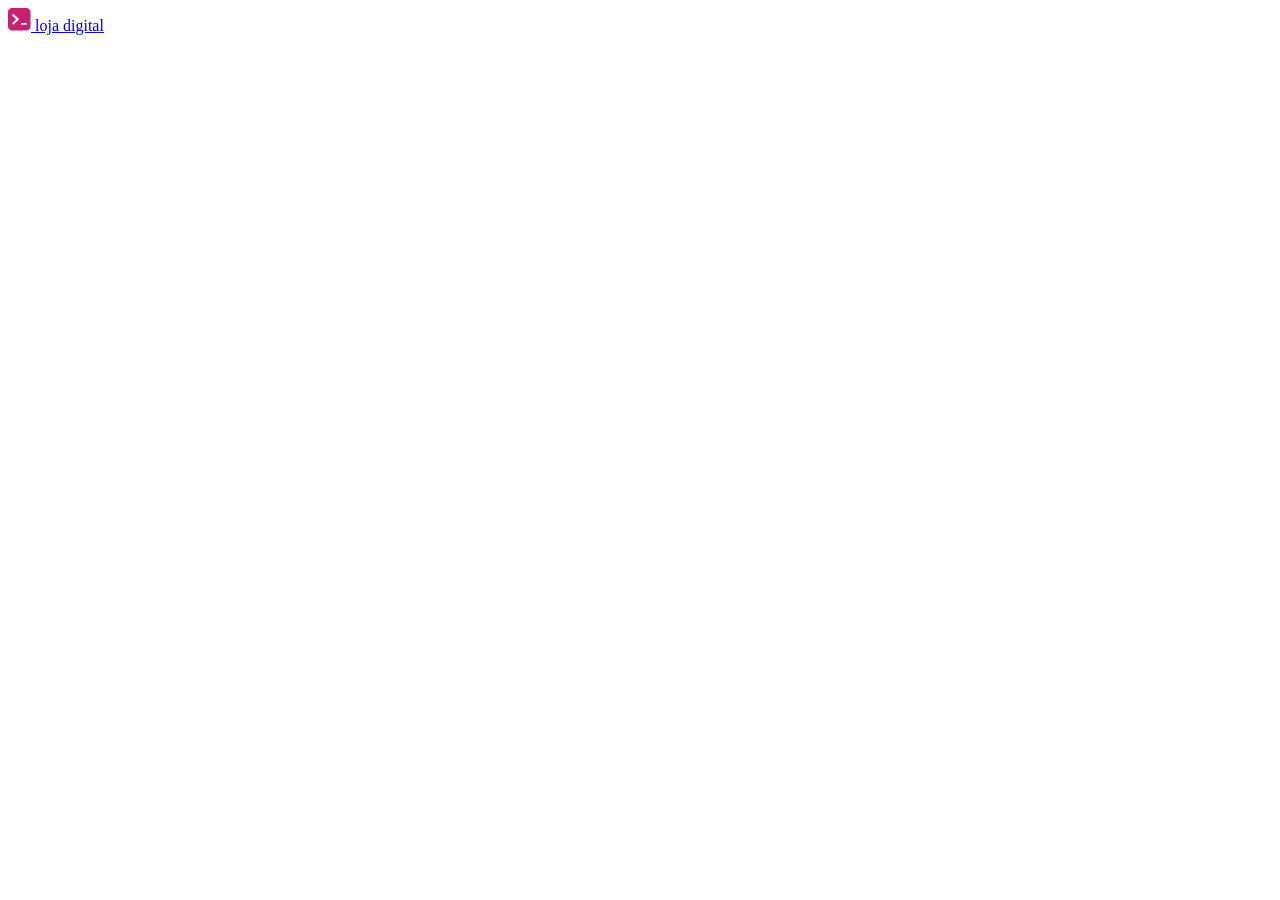
==== src/pages/login.html @ 440641d2 "feat: adicionar estrutura de cabecalho" ====
<!DOCTYPE html>
<html lang="pt-br">
<head>
    <meta charset="utf-8" />
    <meta 
    name="viewport" 
    content="width=device-width, initial-scale=1.0">
    <title>Entrar - Loja Digital</title>
    <link 
    rel="stylesheet" 
    href="../styles/login.css"
    />
</head>
<body>
    <header>
        <nav>
            <a href="../../index.html">
                <img 
                 src="../assets/logo.svg"
                 alt="logo da loja na cor rosa"
                />
                <span>loja digital</span>
            </a>
        </nav>
    </header>
</body>
</html>
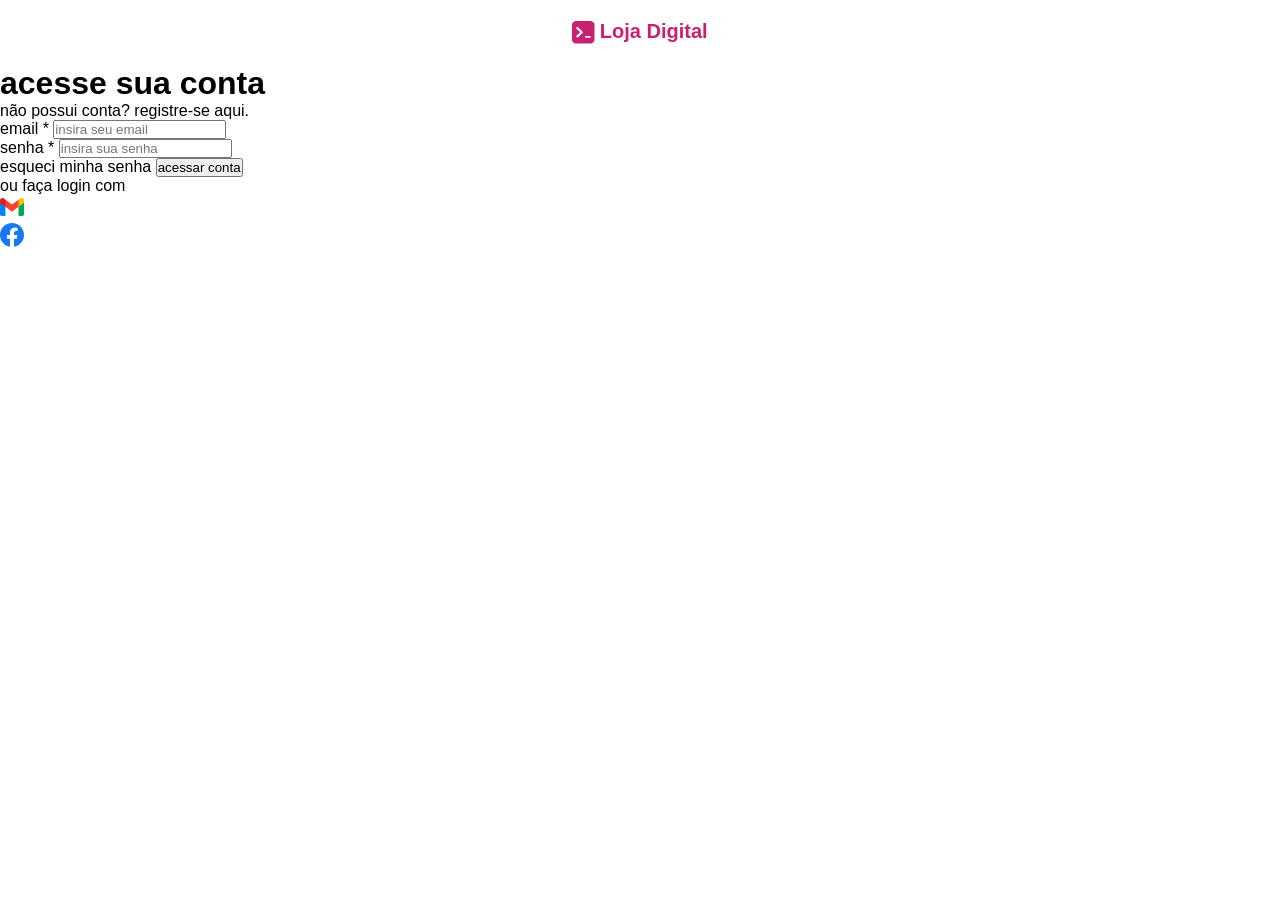
==== commit fc52a396: "feat: adicionar estrutura de formulario" ====
--- a/src/pages/login.html
+++ b/src/pages/login.html
@@ -8,7 +8,11 @@
     <title>Entrar - Loja Digital</title>
     <link 
     rel="stylesheet" 
-    href="../styles/login.css"
+    href="../styles/reset.css"
+    />
+    <link 
+    rel="stylesheet" 
+    href="../styles/global.css"
     />
 </head>
 <body>
@@ -23,5 +27,54 @@
             </a>
         </nav>
     </header>
+    <main>
+        <form>
+            <h1>acesse sua conta</h1>
+            <p>não possui conta? registre-se <a href="">aqui</a>.</p>
+            <div class="inputs">
+                <div>
+                    <label>email *</label>
+                    <input 
+                    type="email" 
+                    placeholder="insira seu email"
+                    />
+                </div>
+                <div>
+                    <label>senha *</label>
+                    <input 
+                    type="password"
+                    placeholder="insira sua senha"
+                     />
+                </div>
+            </div>
+            <span>
+                <a href="#">esqueci minha senha</a>
+            </span>
+            <button>acessar conta</button>
+            <div class="others">
+                <span>ou faça login com</span>
+                <nav>
+                    <ul>
+                        <li>
+                        <a href="#">
+                            <img 
+                            src="../assets/gmail.svg" 
+                            alt="ícone do gmail">
+                        </a>
+                        </li>
+                        <li>
+                            <a href="#">
+                                <img 
+                                src="../assets/facebook.svg" 
+                                alt="ícone do facebook">
+                        </a>
+                        </li>
+                        
+                    </ul>
+                </nav>
+            </div>
+        
+        </form>
+    </main>
 </body>
 </html>
--- a/src/styles/global.css
+++ b/src/styles/global.css
@@ -0,0 +1,25 @@
+
+header{
+
+    nav {
+        a {
+            display: flex;
+            align-items: center;
+            gap: 4.5px;
+            padding: 20px;
+            width: fit-content;
+            margin: auto;
+        
+
+            span {
+                font-size: 20px;
+                text-transform: capitalize;
+                font-weight: 700;
+                color: #c92071;
+                margin-bottom: 2px;
+            }
+        }
+    }
+
+
+}
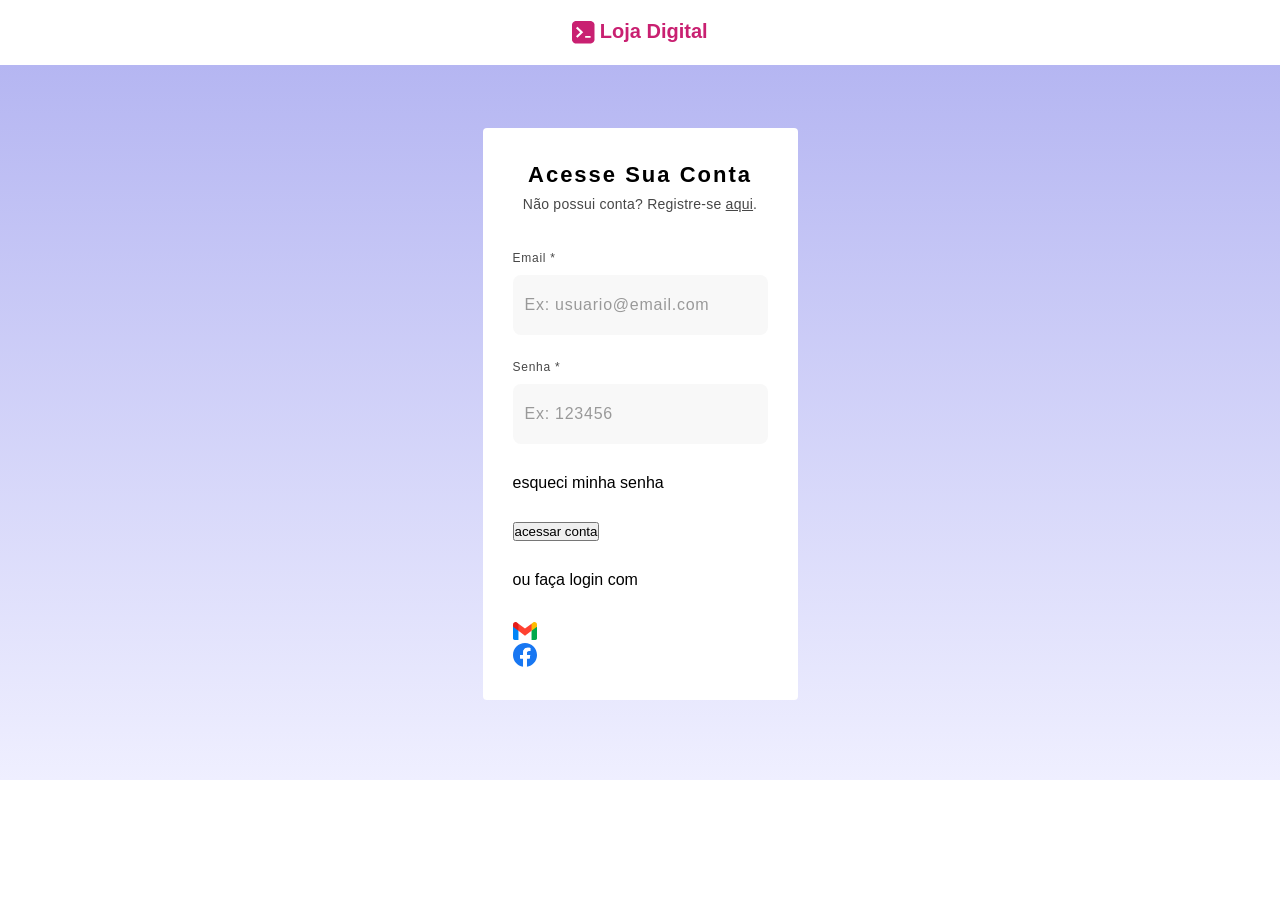
==== commit c877eec4: "style: adicionar estilizacao parcial do conteudo principal" ====
--- a/src/pages/login.html
+++ b/src/pages/login.html
@@ -30,20 +30,22 @@
     <main>
         <form>
             <h1>acesse sua conta</h1>
-            <p>não possui conta? registre-se <a href="">aqui</a>.</p>
+            <p>Não possui conta? Registre-se <a href="">aqui</a>.</p>
             <div class="inputs">
                 <div>
                     <label>email *</label>
                     <input 
                     type="email" 
-                    placeholder="insira seu email"
+                    placeholder="Ex: usuario@email.com"
+                    required
                     />
                 </div>
                 <div>
                     <label>senha *</label>
                     <input 
                     type="password"
-                    placeholder="insira sua senha"
+                    placeholder="Ex: 123456"
+                    required
                      />
                 </div>
             </div>
--- a/src/styles/global.css
+++ b/src/styles/global.css
@@ -22,4 +22,76 @@
     }
 
 
+}
+main{
+    background: linear-gradient(#b5b6f2, #efefff);
+    padding: 63px 0 80px;
+    form{
+        width: 315px;
+        height: 572px;
+        background-color: #fff;
+        margin: 0 auto;
+        border-radius: 4px;
+        padding: 30px;
+
+        p, .inputs, span, button {
+            margin-bottom: 30px;
+        }
+
+        h1{
+            font-size: 22px;
+            line-height: 34px;
+            letter-spacing: 2px;
+            text-align: center;
+            text-transform: capitalize;
+        }
+        p{
+            font-size: 14px;
+            line-height: 24px;
+            letter-spacing: .25px;
+            text-align: center;
+            color: #474747;
+
+
+            a{
+                display: inline;
+                text-decoration: underline;
+                color: inherit;
+            }
+        }
+        .inputs {
+            display: flex;
+            flex-direction: column;
+            gap: 20px;
+
+            div {
+                label {
+                
+                    font-size: 12px;
+                    font-weight: 700px;
+                    line-height: 24px;
+                    letter-spacing: .75px;
+                    color: #474747;
+                    text-transform: capitalize;
+                    margin-bottom: 5px;
+                }
+                input {
+                    font-size: 16px;
+                    line-height: 28px;
+                    letter-spacing: 0.75px;
+                    padding: 16px 12px;
+                    border: none;
+                    width: 100%;
+                    background-color: #4747470a;
+                    border-radius: 8px;
+                    outline-color: #c92071;
+                    
+                    &::placeholder {
+                        color: #999;
+                    }
+                }
+            }
+        }
+
+    }
 }
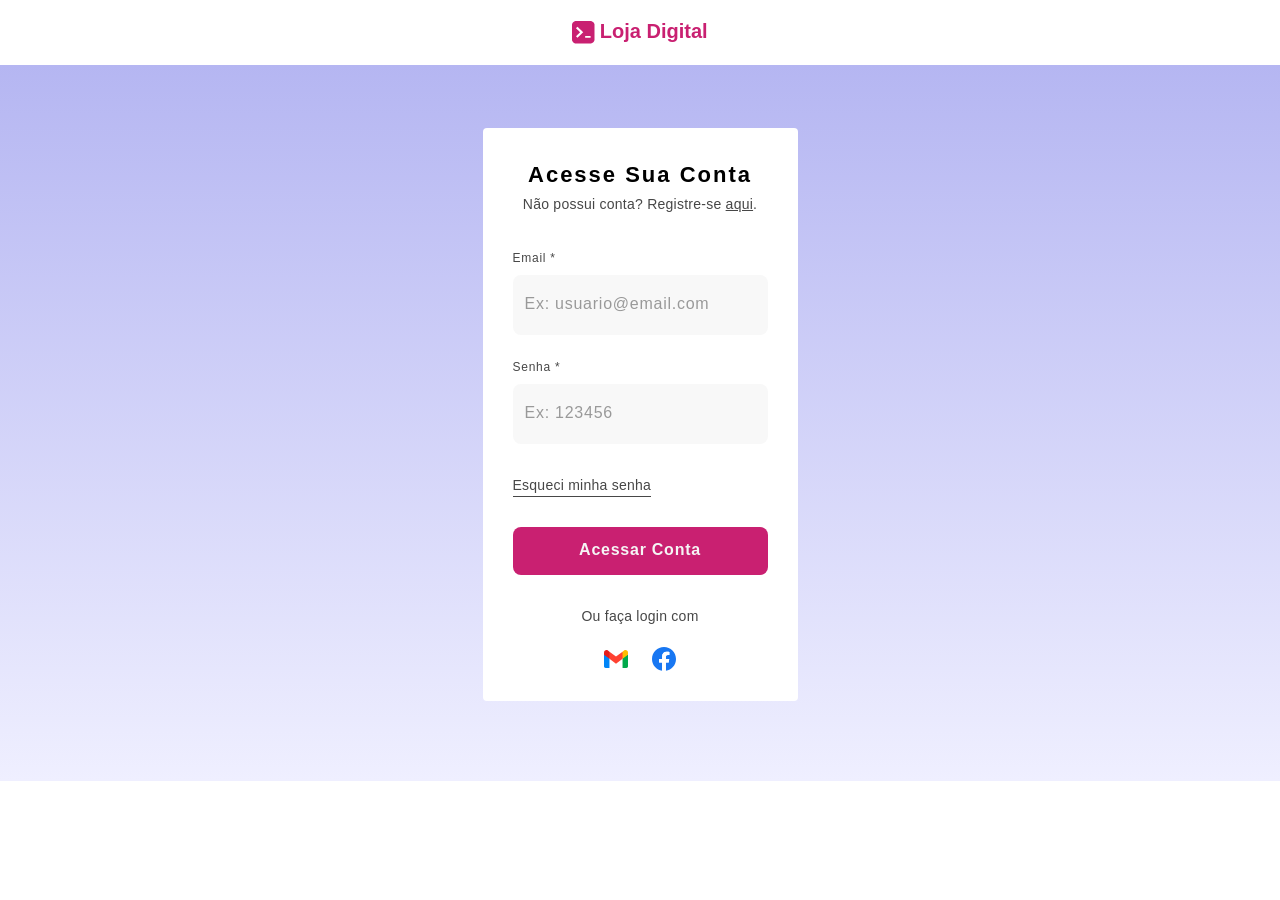
==== commit c9248357: "style: finalizar estilizacao do conteudo principal" ====
--- a/src/pages/login.html
+++ b/src/pages/login.html
@@ -50,11 +50,11 @@
                 </div>
             </div>
             <span>
-                <a href="#">esqueci minha senha</a>
+                <a href="#">Esqueci minha senha</a>
             </span>
             <button>acessar conta</button>
             <div class="others">
-                <span>ou faça login com</span>
+                <span>Ou faça login com</span>
                 <nav>
                     <ul>
                         <li>
@@ -79,4 +79,4 @@
         </form>
     </main>
 </body>
-</html>+</html>
--- a/src/styles/global.css
+++ b/src/styles/global.css
@@ -1,5 +1,4 @@
-
-header{
+header {
 
     nav {
         a {
@@ -9,7 +8,7 @@
             padding: 20px;
             width: fit-content;
             margin: auto;
-        
+
 
             span {
                 font-size: 20px;
@@ -23,29 +22,34 @@
 
 
 }
-main{
+
+main {
     background: linear-gradient(#b5b6f2, #efefff);
     padding: 63px 0 80px;
-    form{
+
+    form {
         width: 315px;
-        height: 572px;
         background-color: #fff;
         margin: 0 auto;
         border-radius: 4px;
         padding: 30px;
 
-        p, .inputs, span, button {
+        p,
+        .inputs,
+        span,
+        button {
             margin-bottom: 30px;
         }
 
-        h1{
+        h1 {
             font-size: 22px;
             line-height: 34px;
             letter-spacing: 2px;
             text-align: center;
             text-transform: capitalize;
         }
-        p{
+
+        p {
             font-size: 14px;
             line-height: 24px;
             letter-spacing: .25px;
@@ -53,12 +57,13 @@
             color: #474747;
 
 
-            a{
+            a {
                 display: inline;
                 text-decoration: underline;
                 color: inherit;
             }
         }
+
         .inputs {
             display: flex;
             flex-direction: column;
@@ -66,7 +71,6 @@
 
             div {
                 label {
-                
                     font-size: 12px;
                     font-weight: 700px;
                     line-height: 24px;
@@ -76,16 +80,18 @@
                     margin-bottom: 5px;
                 }
                 input {
+                    height: 60px;
                     font-size: 16px;
                     line-height: 28px;
                     letter-spacing: 0.75px;
-                    padding: 16px 12px;
+                    padding: 0 12px;
                     border: none;
                     width: 100%;
                     background-color: #4747470a;
                     border-radius: 8px;
                     outline-color: #c92071;
-                    
+                    padding-bottom: 2px;
+
                     &::placeholder {
                         color: #999;
                     }
@@ -93,5 +99,50 @@
             }
         }
 
+        span {
+            a {
+                font-size: 14px;
+                line-height: 22px;
+                letter-spacing: .25px;
+                color: #474747;
+                border-bottom: solid .5px #474747;
+                width: fit-content;
+            }
+
+        }
+        button {
+            width: 100%;
+            height: 48px;
+            border-radius: 8px;
+            border: none;
+            background-color: #c92071;
+            color: #f5f5f5;
+            font-size: 16px;
+            line-height: 24px;
+            letter-spacing: .75px;
+            text-transform: capitalize;
+            font-weight: 600;
+            padding-bottom: 2px;
+
+        }
+        .others{
+            width: fit-content;
+            margin: 0 auto;
+
+            span {
+                font-size: 14px;
+                line-height: 22px;
+                letter-spacing: .25px;
+                color: #474747;
+                margin-bottom: 20px;
+            }
+            nav {
+                ul {
+                    display: flex;
+                    justify-content: center;
+                    gap: 24px;
+                }
+            }
+        }
     }
 }
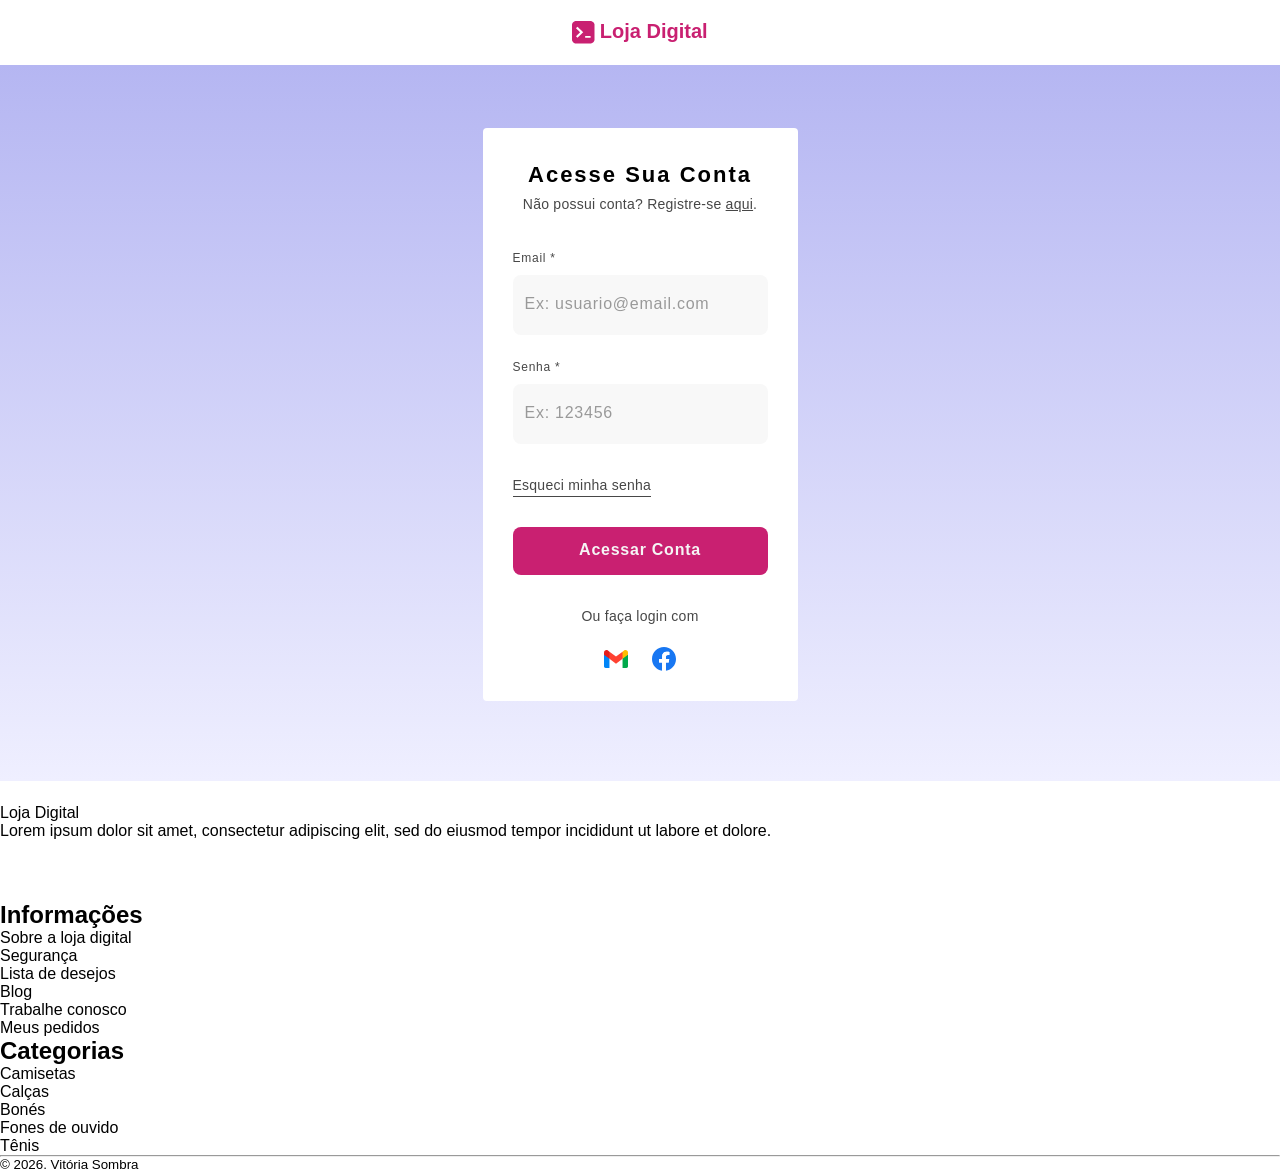
==== commit 1e233380: "feat: adicionar estrutura de rodape" ====
--- a/src/pages/login.html
+++ b/src/pages/login.html
@@ -78,5 +78,99 @@
         
         </form>
     </main>
+    <footer> 
+        <div>
+            <div class="social">
+                <nav>
+                    <a href="../../index.html">
+                        <img 
+                        src="../assets/logo-white.svg"
+                        alt="logo da loja na cor branca"
+                        />
+                        <span>Loja Digital</span>
+                    </a>
+                </nav>
+                <p>
+                Lorem ipsum dolor sit amet, consectetur adipiscing elit, sed do eiusmod tempor incididunt ut labore et dolore.
+                </p>
+                <nav>
+                    <ul>
+                        <li>
+                            <a href="#">
+                                <img
+                                src="../assets/facebook-white.svg"
+                                alt="ícone do facebook na cor branca"
+                                />
+                            </a>
+                        </li>
+                        <li>
+                            <a href="#">
+                                <img
+                                src="../assets/instagram.svg"
+                                alt="ícone do instagram na cor branca"
+                                />
+                            </a>
+                        </li>
+                        <li>
+                            <a href="#">
+                                <img
+                                src="../assets/twitter.svg"
+                                alt="ícone do twitter na cor branca"
+                                />
+                            </a>
+                        </li>
+                    </ul>
+                </nav>
+            </div>
+            <div class="more">
+                <div>
+                    <h2>Informações</h2>
+                    <ul>
+                    <li>
+                        <a href="#">Sobre a loja digital</a>
+                    </li>
+                    <li>
+                        <a href="#">Segurança</a>
+                    </li>
+                    <li>
+                        <a href="#">Lista de desejos</a>
+                    </li>
+                    <li>
+                        <a href="#">Blog</a>
+                    </li>
+                    <li>
+                        <a href="#">Trabalhe conosco</a>
+                    </li>
+                    <li>
+                        <a href="#">Meus pedidos</a>
+                    </li>
+                    </ul>
+                </div>
+                <div>
+                    <h2>Categorias</h2>
+                    <ul>
+                    <li>
+                        <a href="#">Camisetas</a>
+                    </li>
+                    <li>
+                        <a href="#">Calças</a>
+                    </li>
+                    <li>
+                        <a href="#">Bonés</a>
+                    </li>
+                    <li>
+                        <a href="#">Fones de ouvido</a>
+                    </li>
+                    <li>
+                        <a href="#">Tênis</a>
+                    </li>
+                    </ul>
+                </div>
+            </div>
+            <div class="contact"></div>
+        </div>
+        <hr>
+        <small> &copy; 2026. Vitória Sombra</small>
+    </footer>
 </body>
 </html>
